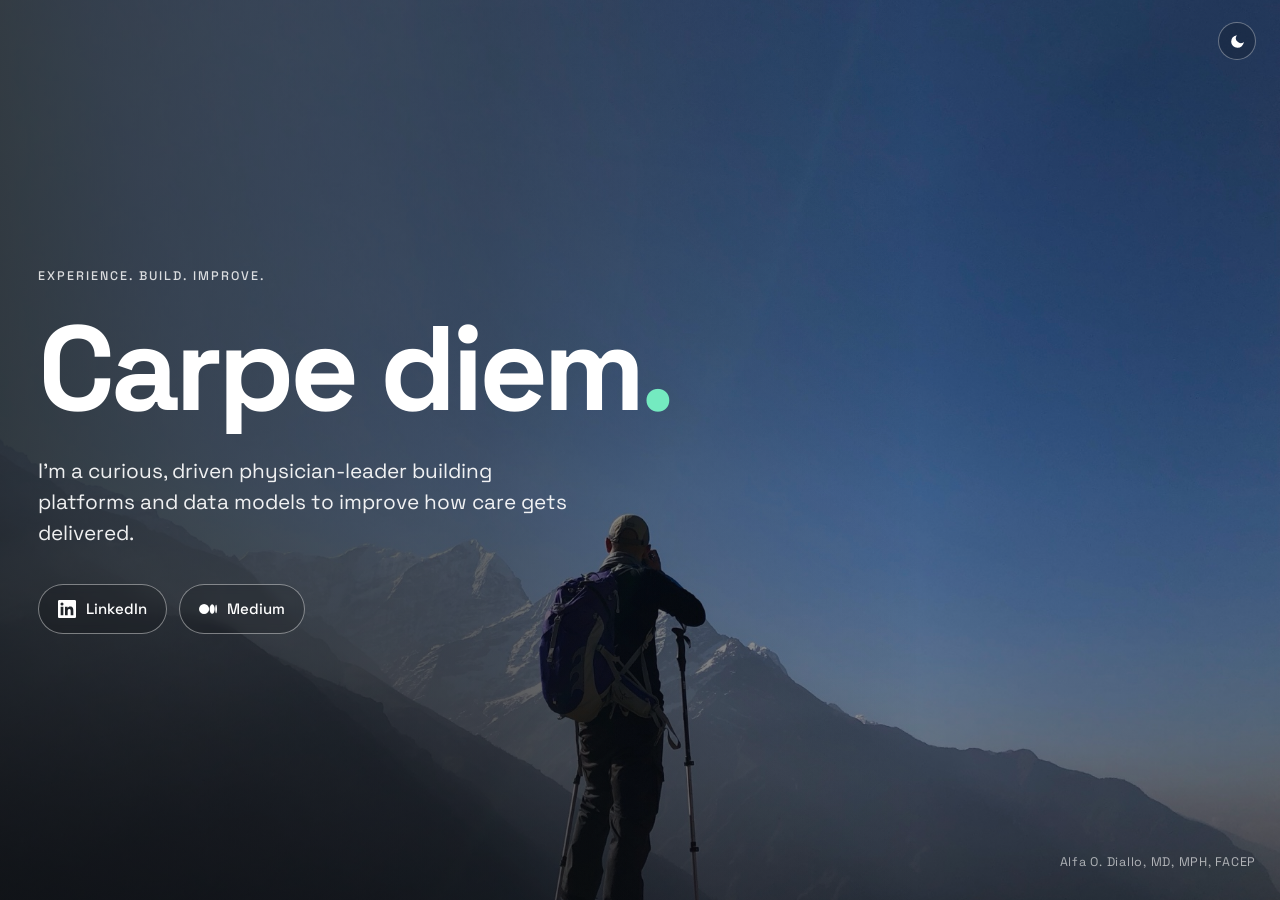
==== index.html @ cfd4742d "Add Medium link to the hero next to LinkedIn Uses Medium's official brand mark, matching the LinkedI" ====
<!DOCTYPE html>
<html lang="en">
<head>
<meta charset="utf-8">
<meta name="viewport" content="width=device-width, initial-scale=1">
<title>Alfa O. Diallo, MD, MPH, FACEP</title>
<meta name="description" content="Alfa O. Diallo, MD, MPH, FACEP - a curious, driven physician-leader building platforms and data models to improve how care gets delivered.">
<link rel="canonical" href="https://www.alfadiallo.com/">

<!-- Open Graph / social -->
<meta property="og:type" content="website">
<meta property="og:site_name" content="Alfa Diallo">
<meta property="og:title" content="Alfa O. Diallo, MD, MPH, FACEP">
<meta property="og:description" content="A curious, driven physician-leader building platforms and data models to improve how care gets delivered.">
<meta property="og:url" content="https://www.alfadiallo.com/">
<meta property="og:image" content="https://www.alfadiallo.com/og-image.jpg">
<meta property="og:image:width" content="1200">
<meta property="og:image:height" content="630">
<meta name="twitter:card" content="summary_large_image">
<meta name="twitter:title" content="Alfa O. Diallo, MD, MPH, FACEP">
<meta name="twitter:description" content="A curious, driven physician-leader building platforms and data models to improve how care gets delivered.">
<meta name="twitter:image" content="https://www.alfadiallo.com/og-image.jpg">
<meta name="theme-color" content="#101216">

<link rel="icon" href="data:image/svg+xml,%3Csvg xmlns='http://www.w3.org/2000/svg' viewBox='0 0 32 32'%3E%3Crect width='32' height='32' rx='7' fill='%2374eac0'/%3E%3Ctext x='16' y='23' font-family='Georgia,serif' font-size='20' font-weight='700' fill='%230b0d10' text-anchor='middle'%3EA%3C/text%3E%3C/svg%3E">
<link rel="apple-touch-icon" href="data:image/svg+xml,%3Csvg xmlns='http://www.w3.org/2000/svg' viewBox='0 0 32 32'%3E%3Crect width='32' height='32' rx='7' fill='%2374eac0'/%3E%3Ctext x='16' y='23' font-family='Georgia,serif' font-size='20' font-weight='700' fill='%230b0d10' text-anchor='middle'%3EA%3C/text%3E%3C/svg%3E">

<link rel="preconnect" href="https://fonts.googleapis.com">
<link rel="preconnect" href="https://fonts.gstatic.com" crossorigin>
<link rel="preload" as="image" href="hero-1800.jpg" imagesrcset="hero-1100.jpg 1100w, hero-1800.jpg 1800w" fetchpriority="high">
<link href="https://fonts.googleapis.com/css2?family=Space+Grotesk:wght@400;500;700&display=swap" rel="stylesheet">
<link rel="stylesheet" href="styles.css">

<script type="application/ld+json">
{
  "@context": "https://schema.org",
  "@type": "Person",
  "name": "Alfa O. Diallo",
  "honorificSuffix": "MD, MPH, FACEP",
  "jobTitle": "Emergency Physician",
  "url": "https://www.alfadiallo.com/",
  "image": "https://www.alfadiallo.com/og-image.jpg",
  "knowsLanguage": ["en", "fr", "de", "es"],
  "sameAs": [
    "https://www.linkedin.com/in/alfadiallo/",
    "https://medium.com/@findme_20044"
  ]
}
</script>
</head>
<body>

<main>
  <section class="hero">
    <img class="hero-img" src="hero-1800.jpg" srcset="hero-1100.jpg 1100w, hero-1800.jpg 1800w" sizes="100vw" alt="Alfa Diallo photographing snow-capped Himalayan peaks from a high ridge under a clear morning sky." fetchpriority="high" width="1800" height="1350">
    <div class="hero-scrim"></div>

    <button class="theme-toggle hero-toggle" id="themeToggle" type="button" aria-label="Switch color theme">
      <svg class="sun" viewBox="0 0 24 24" fill="none" stroke="currentColor" stroke-width="2" stroke-linecap="round"><circle cx="12" cy="12" r="4"/><path d="M12 2v2M12 20v2M4.9 4.9l1.4 1.4M17.7 17.7l1.4 1.4M2 12h2M20 12h2M4.9 19.1l1.4-1.4M17.7 6.3l1.4-1.4"/></svg>
      <svg class="moon" viewBox="0 0 24 24" fill="currentColor" style="display:none"><path d="M21 12.8A9 9 0 1 1 11.2 3a7 7 0 0 0 9.8 9.8z"/></svg>
    </button>

    <div class="wrap">
      <div class="hero-inner">
        <p class="eyebrow">Experience. Build. Improve.</p>
        <h1>Carpe diem<span class="accent">.</span></h1>
        <p class="lede">I'm a curious, driven physician-leader building platforms and data models to improve how care gets delivered.</p>
        <div class="links">
          <a class="social" href="https://www.linkedin.com/in/alfadiallo/" target="_blank" rel="noopener">
            <svg viewBox="0 0 24 24" fill="currentColor"><path d="M20.45 20.45h-3.56v-5.57c0-1.33-.02-3.04-1.85-3.04-1.85 0-2.14 1.45-2.14 2.94v5.67H9.34V9h3.42v1.56h.05c.48-.9 1.64-1.85 3.37-1.85 3.6 0 4.27 2.37 4.27 5.46v6.28zM5.34 7.43a2.06 2.06 0 1 1 0-4.13 2.06 2.06 0 0 1 0 4.13zM7.12 20.45H3.56V9h3.56v11.45zM22.22 0H1.77C.79 0 0 .77 0 1.72v20.55C0 23.23.79 24 1.77 24h20.45c.98 0 1.78-.77 1.78-1.73V1.72C24 .77 23.2 0 22.22 0z"/></svg>
            LinkedIn
          </a>
          <a class="social" href="https://medium.com/@findme_20044" target="_blank" rel="noopener">
            <svg viewBox="0 0 24 24" fill="currentColor"><path d="M13.54 12a6.8 6.8 0 0 1-6.77 6.82A6.8 6.8 0 0 1 0 12a6.8 6.8 0 0 1 6.77-6.82A6.8 6.8 0 0 1 13.54 12zm7.42 0c0 3.54-1.51 6.42-3.38 6.42-1.87 0-3.39-2.88-3.39-6.42s1.52-6.42 3.39-6.42S20.96 8.46 20.96 12zM24 12c0 3.17-.53 5.75-1.19 5.75-.66 0-1.19-2.58-1.19-5.75s.53-5.75 1.19-5.75C23.47 6.25 24 8.83 24 12z"/></svg>
            Medium
          </a>
        </div>
      </div>
    </div>
    <span class="hero-name">Alfa O. Diallo, MD, MPH, FACEP</span>
  </section>
</main>

<script>
/* Theme toggle. Dark is the default; light only when the visitor opts in.
   Kept inline so every page works with zero extra requests. */
(function () {
  var root = document.documentElement;
  try { var s = localStorage.getItem('theme'); if (s) root.setAttribute('data-theme', s); } catch (e) {}
  function current() { return root.getAttribute('data-theme') || 'dark'; }
  function paint() {
    var dark = current() === 'dark';
    var sun = document.querySelector('.theme-toggle .sun');
    var moon = document.querySelector('.theme-toggle .moon');
    if (sun && moon) { sun.style.display = dark ? 'none' : 'block'; moon.style.display = dark ? 'block' : 'none'; }
    var meta = document.querySelector('meta[name="theme-color"]');
    if (meta) meta.setAttribute('content', dark ? '#101216' : '#f6f4ef');
  }
  paint();
  var btn = document.getElementById('themeToggle');
  if (btn) btn.addEventListener('click', function () {
    var next = current() === 'dark' ? 'light' : 'dark';
    root.setAttribute('data-theme', next);
    try { localStorage.setItem('theme', next); } catch (e) {}
    paint();
  });
})();
</script>
</body>
</html>
---- styles.css ----
/* ==========================================================================
   alfadiallo.com - shared styles
   Dark is the default theme. Light applies only when the visitor opts in.
   ========================================================================== */

*, *::before, *::after { box-sizing: border-box; }
html { -webkit-text-size-adjust: 100%; }

:root {
  --paper:   #101216;
  --paper-2: #15181d;
  --ink:     #ecebe6;
  --ink-soft:#a3a5ac;
  --line:    rgba(255,255,255,.14);
  --line-2:  rgba(255,255,255,.07);
  --accent:  #74eac0;
  --on-accent:#0b0d10;
  --btn-bg:  #ecebe6;
  --btn-fg:  #101216;
  --card:    #191c22;
  --shadow:  0 1px 2px rgba(0,0,0,.4), 0 16px 34px -18px rgba(0,0,0,.7);
  --maxw: 1120px;
  --font: "Space Grotesk", ui-sans-serif, system-ui, -apple-system, "Segoe UI", Roboto, Helvetica, Arial, sans-serif;
}
/* Light mode uses a deeper shade of the same mint so text keeps WCAG AA contrast. */
:root[data-theme="light"] {
  --paper:   #f6f4ef;
  --paper-2: #efece4;
  --ink:     #17191d;
  --ink-soft:#565962;
  --line:    rgba(23,25,29,.13);
  --line-2:  rgba(23,25,29,.08);
  --accent:  #0d7a58;
  --on-accent:#ffffff;
  --btn-bg:  #17191d;
  --btn-fg:  #f6f4ef;
  --card:    #fbfaf6;
  --shadow:  0 1px 2px rgba(23,25,29,.05), 0 12px 28px -14px rgba(23,25,29,.16);
}

body {
  margin: 0;
  font-family: var(--font);
  background: var(--paper);
  color: var(--ink);
  line-height: 1.6;
  -webkit-font-smoothing: antialiased;
  text-rendering: optimizeLegibility;
}
a { color: inherit; text-decoration: none; }
img { display: block; max-width: 100%; }
h1, h2, h3 { line-height: 1.08; letter-spacing: -0.02em; font-weight: 700; margin: 0; }
p { margin: 0; }
::selection { background: var(--accent); color: var(--on-accent); }

.wrap { max-width: var(--maxw); margin: 0 auto; padding: 0 24px; }
.eyebrow {
  font-size: 12.5px; letter-spacing: .16em; text-transform: uppercase;
  color: var(--ink-soft); font-weight: 500; margin: 0 0 18px;
}

/* ---------- Theme toggle ---------- */
.theme-toggle {
  display: grid; place-items: center; width: 38px; height: 38px; border-radius: 999px;
  border: 1px solid var(--line); background: transparent; color: var(--ink); cursor: pointer;
  transition: border-color .2s, background .2s; flex: none;
}
.theme-toggle:hover { border-color: var(--ink); }
.theme-toggle svg { width: 17px; height: 17px; }

/* ---------- Contact / social links ---------- */
.social {
  display: inline-flex; align-items: center; gap: 10px; padding: 12px 19px; border-radius: 999px;
  border: 1px solid var(--line); font-weight: 500; font-size: 15px;
  transition: border-color .2s, transform .2s, background .2s;
}
.social:hover { border-color: var(--ink); transform: translateY(-2px); }
.social svg { width: 18px; height: 18px; flex: none; }

/* ==========================================================================
   Landing page (hero only)
   ========================================================================== */
.hero { position: relative; min-height: 100dvh; display: flex; align-items: center; overflow: hidden; }
.hero-img { position: absolute; inset: 0; width: 100%; height: 100%; object-fit: cover; object-position: 60% 45%; z-index: 0; }
/* Text sits centered and left, over bright sky, so the scrim leans left to
   keep white type well above WCAG AA against the photo. */
.hero-scrim { position: absolute; inset: 0; z-index: 1;
  background:
    linear-gradient(to right, rgba(8,10,14,.72) 0%, rgba(8,10,14,.46) 38%, rgba(8,10,14,0) 72%),
    linear-gradient(to top, rgba(8,10,14,.55) 0%, rgba(8,10,14,.26) 45%, rgba(8,10,14,.20) 100%);
}
/* Wider container plus a smaller inset shifts the block left of the page grid. */
.hero .wrap { position: relative; z-index: 2; width: 100%; max-width: 1280px;
  padding: 96px clamp(24px, 3vw, 40px); }
.hero-inner { max-width: 760px; color: #fff; }
.hero .eyebrow { color: rgba(255,255,255,.82); }
/* Short two-word headline, so it scales up to carry the full-height hero. */
.hero h1 { font-size: clamp(3.25rem, 10vw, 7.5rem); letter-spacing: -.04em; }
.hero h1 .accent { color: #74eac0; }
.hero p.lede { margin-top: 22px; font-size: clamp(1.05rem, 2vw, 1.3rem); line-height: 1.5; color: rgba(255,255,255,.92); max-width: 42ch; font-weight: 400; }
.hero .links { margin-top: 34px; display: flex; flex-wrap: wrap; gap: 12px; }
.hero .social { color: #fff; border-color: rgba(255,255,255,.42); background: rgba(0,0,0,.16); backdrop-filter: blur(4px); }
.hero .social:hover { border-color: #fff; background: rgba(0,0,0,.3); }

.hero-toggle { position: absolute; top: 22px; right: 24px; z-index: 3;
  border-color: rgba(255,255,255,.34); background: rgba(0,0,0,.18); color: #fff; }
.hero-toggle:hover { border-color: #fff; }
.hero-name { position: absolute; bottom: 28px; right: 24px; z-index: 2; color: rgba(255,255,255,.62); font-size: 12.5px; letter-spacing: .06em; }

/* ==========================================================================
   Projects index (/projects)
   ========================================================================== */
.p-head { padding: clamp(56px, 9vw, 104px) 0 clamp(36px, 5vw, 56px); }
.p-head h1 { font-size: clamp(2.3rem, 6vw, 3.9rem); letter-spacing: -.035em; }
.p-head .lede {
  margin-top: 20px; color: var(--ink-soft);
  font-size: clamp(1.05rem, 2vw, 1.25rem); max-width: 54ch;
}

.p-grid {
  display: grid; grid-template-columns: repeat(3, 1fr); gap: 20px;
  padding-bottom: clamp(56px, 8vw, 96px);
}
.p-card {
  background: var(--card); border: 1px solid var(--line); border-radius: 16px;
  padding: 26px 24px 22px; display: flex; flex-direction: column; min-height: 232px;
  box-shadow: var(--shadow);
  transition: transform .22s cubic-bezier(.16,1,.3,1), border-color .22s;
}
.p-card:hover { transform: translateY(-4px); border-color: color-mix(in srgb, var(--accent) 55%, var(--line)); }
.p-card:focus-visible { outline: 2px solid var(--accent); outline-offset: 3px; }
.p-card .top { display: flex; align-items: baseline; justify-content: space-between; gap: 12px; }
.p-card h2 { font-size: 1.24rem; letter-spacing: -.02em; }
.p-card .yr { font-size: 12.5px; color: var(--ink-soft); font-variant-numeric: tabular-nums; flex: none; }
.p-card .role {
  margin-top: 4px; font-size: 12.5px; letter-spacing: .05em;
  text-transform: uppercase; color: var(--accent); font-weight: 500;
}
.p-card p { margin-top: 14px; color: var(--ink-soft); font-size: .99rem; line-height: 1.55; }
.p-card .go {
  margin-top: auto; padding-top: 20px; display: inline-flex; align-items: center; gap: 8px;
  font-size: 14px; font-weight: 500; color: var(--ink);
}
.p-card .go svg { width: 15px; height: 15px; transition: transform .22s; }
.p-card:hover .go svg { transform: translateX(3px); }

/* ==========================================================================
   Venture subpages
   ========================================================================== */
.page-nav { border-bottom: 1px solid var(--line-2); }
.page-nav .wrap { display: flex; align-items: center; justify-content: space-between; height: 68px; gap: 16px; }
.back {
  display: inline-flex; align-items: center; gap: 9px; font-size: 15px; font-weight: 500;
  color: var(--ink-soft); transition: color .2s;
}
.back:hover { color: var(--ink); }
.back svg { width: 16px; height: 16px; }

.v-head { padding: clamp(56px, 9vw, 104px) 0 clamp(40px, 6vw, 64px); }
.v-head .meta { display: flex; flex-wrap: wrap; align-items: center; gap: 14px; margin-bottom: 20px; }
.v-role {
  font-size: 12.5px; letter-spacing: .05em; text-transform: uppercase;
  color: var(--accent); font-weight: 500;
}
.v-year { font-size: 12.5px; color: var(--ink-soft); font-variant-numeric: tabular-nums; }
.v-head h1 { font-size: clamp(2.3rem, 6vw, 3.9rem); letter-spacing: -.035em; max-width: 18ch; }
.v-head .lede {
  margin-top: 26px; font-size: clamp(1.12rem, 2.2vw, 1.5rem); line-height: 1.45;
  letter-spacing: -.01em; max-width: 34ch; color: var(--ink);
}

.v-body { padding-bottom: clamp(56px, 8vw, 96px); }
.v-grid { display: grid; grid-template-columns: 1.5fr 1fr; gap: clamp(36px, 6vw, 80px); align-items: start; }
.v-prose p { font-size: 1.08rem; line-height: 1.65; color: var(--ink-soft); }
.v-prose p + p { margin-top: 18px; }
.v-prose h2 { font-size: 1.4rem; margin: 40px 0 16px; letter-spacing: -.02em; }
.v-prose h2:first-child { margin-top: 0; }
.v-prose ul { margin: 16px 0 0; padding: 0; list-style: none; }
.v-prose li {
  padding: 13px 0 13px 22px; position: relative;
  border-bottom: 1px solid var(--line-2); color: var(--ink-soft); font-size: 1.02rem;
}
.v-prose li:last-child { border-bottom: 0; }
.v-prose li::before {
  content: ""; position: absolute; left: 0; top: 22px;
  width: 8px; height: 2px; background: var(--accent);
}
.v-prose li strong { color: var(--ink); font-weight: 500; }

/* Pages that have no written detail yet: drop the right rail and lay the
   facts out as a full-width strip so the page still reads as finished.
   Remove the "v-grid--solo" class once you add prose. */
.v-grid--solo { grid-template-columns: 1fr; }
.v-grid--solo .v-facts { display: grid; grid-template-columns: repeat(4, 1fr); column-gap: 32px; }
.v-grid--solo .v-facts div { border-bottom: 0; }

.v-facts { border-top: 1px solid var(--line); }
.v-facts div { padding: 17px 0; border-bottom: 1px solid var(--line-2); }
.v-facts dt { font-size: 12px; letter-spacing: .11em; text-transform: uppercase; color: var(--ink-soft); }
.v-facts dd { margin: 5px 0 0; font-size: 1.02rem; font-weight: 500; }

/* Weekly progress page (/progress). Entries are generated — see progress.html. */
.wk-feed { max-width: 720px; }
.wk { padding: 34px 0 40px; border-top: 1px solid var(--line); }
.wk:first-child { border-top: 0; padding-top: 0; }
.wk h2 { font-size: 1.55rem; letter-spacing: -.02em; }
.wk h3 {
  margin: 30px 0 4px; font-size: 12.5px; letter-spacing: .13em;
  text-transform: uppercase; font-weight: 500; color: var(--accent);
}
.wk ul { margin-top: 6px; }
.wk-empty { color: var(--ink-soft); }

.v-cta { background: var(--paper-2); padding: clamp(56px, 8vw, 88px) 0; border-top: 1px solid var(--line-2); }
.v-cta h2 { font-size: clamp(1.6rem, 3.4vw, 2.3rem); letter-spacing: -.025em; }
.v-cta p { margin-top: 14px; color: var(--ink-soft); max-width: 46ch; }
.v-cta .links { margin-top: 30px; display: flex; flex-wrap: wrap; gap: 12px; }

footer.foot { padding: 34px 0; border-top: 1px solid var(--line); background: var(--paper); }
footer.foot .wrap { display: flex; align-items: center; justify-content: space-between; gap: 16px; flex-wrap: wrap; }
footer.foot .cred { color: var(--ink-soft); font-size: 14px; }
footer.foot .cred strong { color: var(--ink); font-weight: 700; }
footer.foot .mini { display: flex; gap: 18px; }
footer.foot .mini a { color: var(--ink-soft); font-size: 14px; transition: color .2s; }
footer.foot .mini a:hover { color: var(--accent); }

/* ---------- Responsive ---------- */
@media (max-width: 900px) {
  .p-grid { grid-template-columns: repeat(2, 1fr); }
}
@media (max-width: 860px) {
  .v-grid { grid-template-columns: 1fr; }
  .v-grid--solo .v-facts { grid-template-columns: repeat(2, 1fr); }
}
@media (max-width: 620px) {
  .p-grid { grid-template-columns: 1fr; }
  .p-card { min-height: 0; }
}
@media (max-width: 480px) {
  .v-grid--solo .v-facts { grid-template-columns: 1fr; }
  .v-grid--solo .v-facts div { border-bottom: 1px solid var(--line-2); }
}
@media (max-width: 760px) {
  .hero .wrap { padding-bottom: 56px; }
  .hero-name { display: none; }
  .hero .links { gap: 10px; }
}

@media (prefers-reduced-motion: reduce) {
  .social, .theme-toggle, .back, .p-card, .p-card .go svg { transition: none; }
}
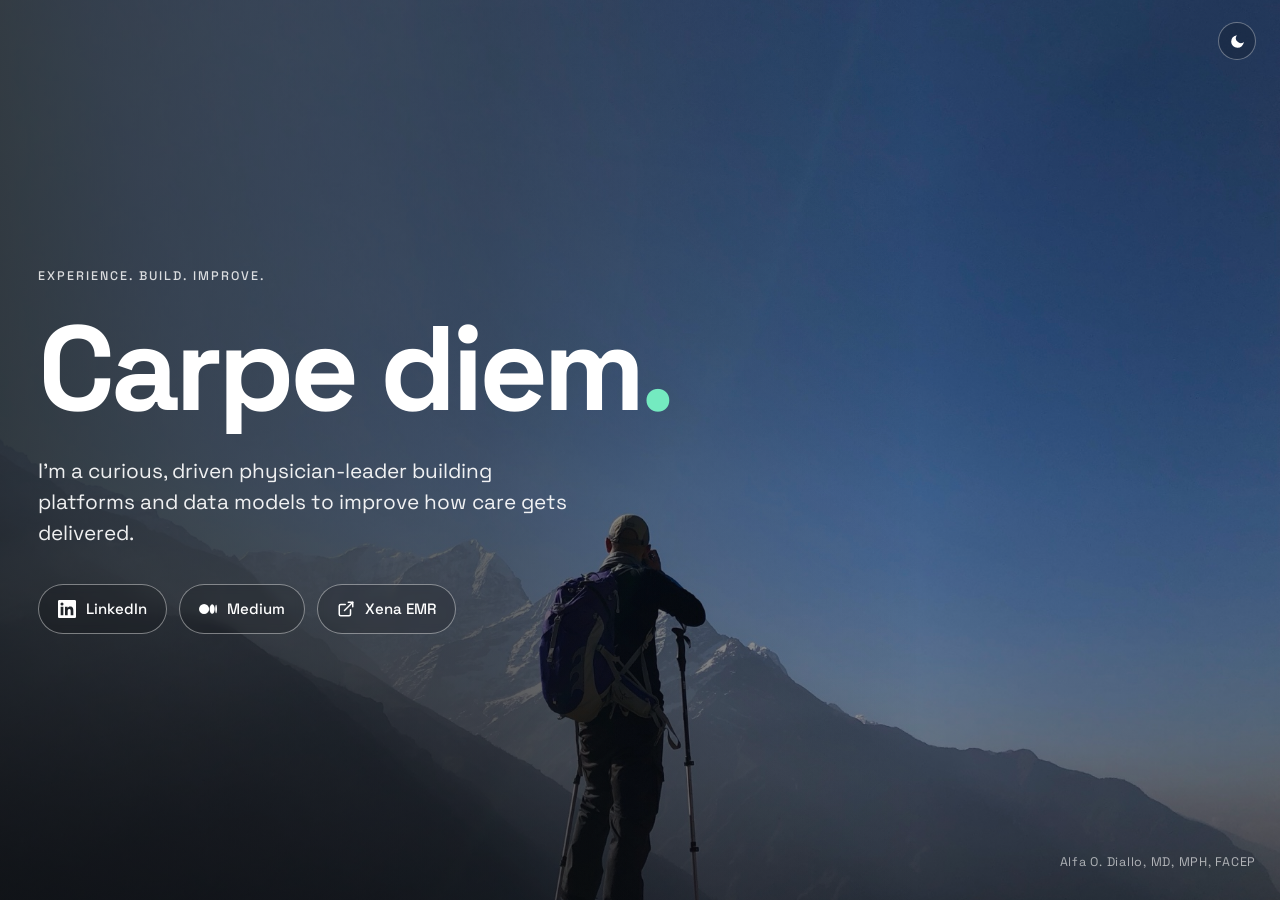
==== commit 70d0bef2: "Add Xena EMR pill to hero next to Medium Links to https://xena.smileagainmovement.org, opens in a ne" ====
--- a/index.html
+++ b/index.html
@@ -22,8 +22,8 @@
 <meta name="twitter:image" content="https://www.alfadiallo.com/og-image.jpg">
 <meta name="theme-color" content="#101216">
 
-<link rel="icon" href="data:image/svg+xml,%3Csvg xmlns='http://www.w3.org/2000/svg' viewBox='0 0 32 32'%3E%3Crect width='32' height='32' rx='7' fill='%2374eac0'/%3E%3Ctext x='16' y='23' font-family='Georgia,serif' font-size='20' font-weight='700' fill='%230b0d10' text-anchor='middle'%3EA%3C/text%3E%3C/svg%3E">
-<link rel="apple-touch-icon" href="data:image/svg+xml,%3Csvg xmlns='http://www.w3.org/2000/svg' viewBox='0 0 32 32'%3E%3Crect width='32' height='32' rx='7' fill='%2374eac0'/%3E%3Ctext x='16' y='23' font-family='Georgia,serif' font-size='20' font-weight='700' fill='%230b0d10' text-anchor='middle'%3EA%3C/text%3E%3C/svg%3E">
+<link rel="icon" href="data:image/svg+xml,%3Csvg%20xmlns='http://www.w3.org/2000/svg'%20viewBox='0%200%2032%2032'%3E%3Cpath%20d='M2%2020.4Q2%2013.6%206.6%207.8Q11.2%202.1%2016.8%202.1Q18.4%202.1%2019.5%202.6Q20.6%203.2%2021.1%204.3Q21.7%205.3%2021.9%206.1Q22.2%207%2022.3%208.2Q22.9%204.8%2023.6%203.5Q24.3%202.1%2025.8%202.1Q27.3%202.1%2027.3%203.6Q27.3%204.5%2026%208.6Q24.7%2012.8%2023.7%2015.3Q21.7%2019.6%2021.7%2022.4Q21.7%2024.2%2022.5%2025Q23.4%2025.7%2024.5%2025.7Q27.4%2025.7%2029.1%2021.5Q29.4%2020.9%2029.7%2021.1Q30%2021.4%2030%2021.9Q30%2023.7%2027.8%2026.8Q25.6%2029.9%2022.4%2029.9Q18.4%2029.9%2018.4%2024.8Q18.4%2024.7%2018.4%2024.5Q18.4%2024.3%2018.4%2024.3H18.4Q14.8%2029.9%209.9%2029.9Q6.3%2029.9%204.1%2027.3Q2%2024.7%202%2020.4ZM5.8%2022.1Q5.8%2028.3%2010.3%2028.3Q13%2028.3%2015.1%2026.2Q17.3%2024.1%2018.6%2021Q19.8%2017.9%2020.5%2014.8Q21.2%2011.8%2021.2%209.6Q21.2%203.3%2016.6%203.3Q14.1%203.3%2011.9%205.3Q9.8%207.3%208.5%2010.4Q7.2%2013.4%206.5%2016.5Q5.8%2019.6%205.8%2022.1Z'%20fill='%23000'/%3E%3C/svg%3E">
+<link rel="apple-touch-icon" href="data:image/svg+xml,%3Csvg%20xmlns='http://www.w3.org/2000/svg'%20viewBox='0%200%2032%2032'%3E%3Cpath%20d='M2%2020.4Q2%2013.6%206.6%207.8Q11.2%202.1%2016.8%202.1Q18.4%202.1%2019.5%202.6Q20.6%203.2%2021.1%204.3Q21.7%205.3%2021.9%206.1Q22.2%207%2022.3%208.2Q22.9%204.8%2023.6%203.5Q24.3%202.1%2025.8%202.1Q27.3%202.1%2027.3%203.6Q27.3%204.5%2026%208.6Q24.7%2012.8%2023.7%2015.3Q21.7%2019.6%2021.7%2022.4Q21.7%2024.2%2022.5%2025Q23.4%2025.7%2024.5%2025.7Q27.4%2025.7%2029.1%2021.5Q29.4%2020.9%2029.7%2021.1Q30%2021.4%2030%2021.9Q30%2023.7%2027.8%2026.8Q25.6%2029.9%2022.4%2029.9Q18.4%2029.9%2018.4%2024.8Q18.4%2024.7%2018.4%2024.5Q18.4%2024.3%2018.4%2024.3H18.4Q14.8%2029.9%209.9%2029.9Q6.3%2029.9%204.1%2027.3Q2%2024.7%202%2020.4ZM5.8%2022.1Q5.8%2028.3%2010.3%2028.3Q13%2028.3%2015.1%2026.2Q17.3%2024.1%2018.6%2021Q19.8%2017.9%2020.5%2014.8Q21.2%2011.8%2021.2%209.6Q21.2%203.3%2016.6%203.3Q14.1%203.3%2011.9%205.3Q9.8%207.3%208.5%2010.4Q7.2%2013.4%206.5%2016.5Q5.8%2019.6%205.8%2022.1Z'%20fill='%23000'/%3E%3C/svg%3E">
 
 <link rel="preconnect" href="https://fonts.googleapis.com">
 <link rel="preconnect" href="https://fonts.gstatic.com" crossorigin>
@@ -74,6 +74,10 @@
             <svg viewBox="0 0 24 24" fill="currentColor"><path d="M13.54 12a6.8 6.8 0 0 1-6.77 6.82A6.8 6.8 0 0 1 0 12a6.8 6.8 0 0 1 6.77-6.82A6.8 6.8 0 0 1 13.54 12zm7.42 0c0 3.54-1.51 6.42-3.38 6.42-1.87 0-3.39-2.88-3.39-6.42s1.52-6.42 3.39-6.42S20.96 8.46 20.96 12zM24 12c0 3.17-.53 5.75-1.19 5.75-.66 0-1.19-2.58-1.19-5.75s.53-5.75 1.19-5.75C23.47 6.25 24 8.83 24 12z"/></svg>
             Medium
           </a>
+          <a class="social" href="https://xena.smileagainmovement.org" target="_blank" rel="noopener">
+            <svg viewBox="0 0 24 24" fill="none" stroke="currentColor" stroke-width="2" stroke-linecap="round" stroke-linejoin="round"><path d="M18 13v6a2 2 0 0 1-2 2H5a2 2 0 0 1-2-2V8a2 2 0 0 1 2-2h6"/><path d="M15 3h6v6"/><path d="M10 14 21 3"/></svg>
+            Xena EMR
+          </a>
         </div>
       </div>
     </div>
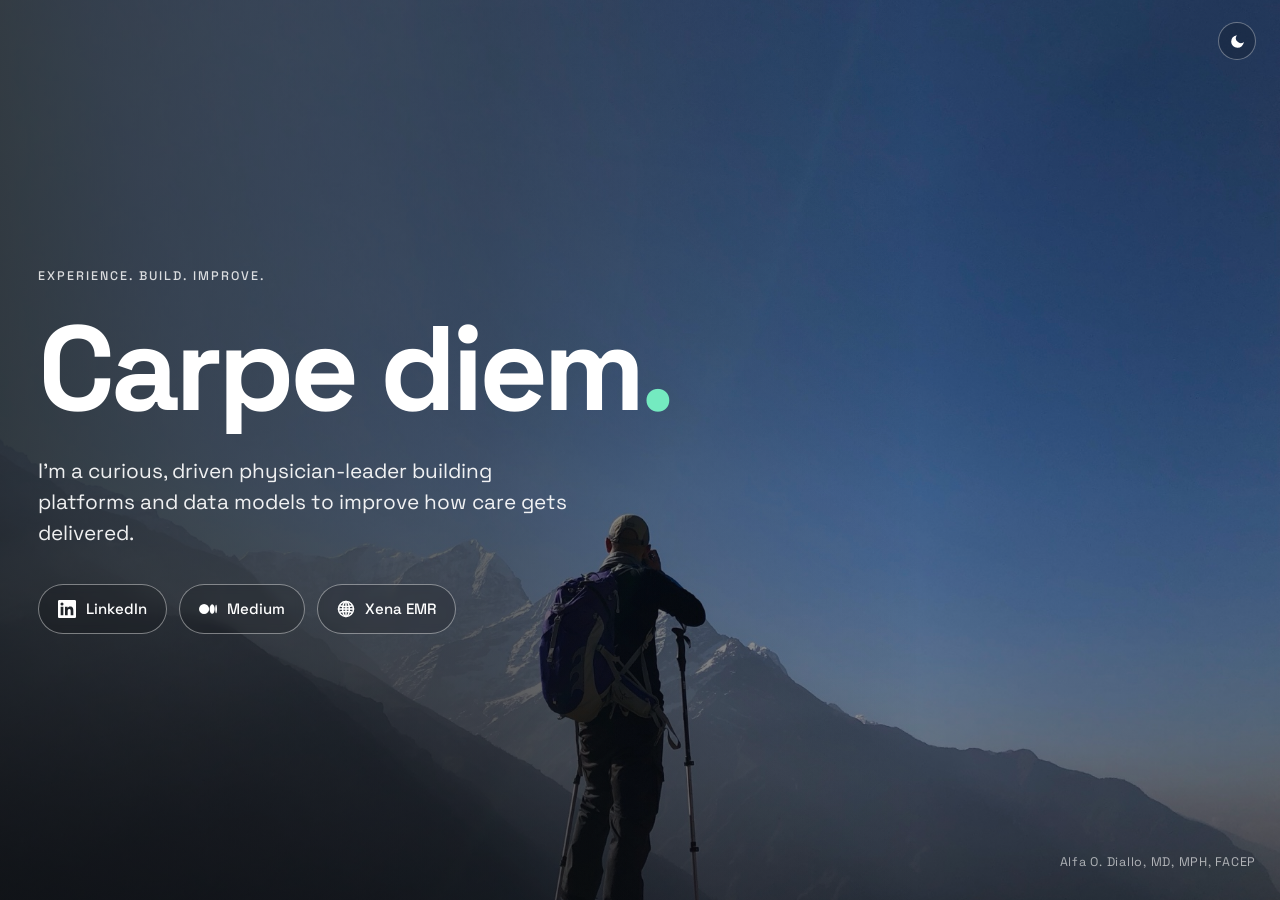
==== commit c5fee85e: "Use a globe icon for the Xena EMR pill Co-Authored-By: Claude Fable 5.1 <noreply@anthropic.com>" ====
--- a/index.html
+++ b/index.html
@@ -75,7 +75,7 @@
             Medium
           </a>
           <a class="social" href="https://xena.smileagainmovement.org" target="_blank" rel="noopener">
-            <svg viewBox="0 0 24 24" fill="none" stroke="currentColor" stroke-width="2" stroke-linecap="round" stroke-linejoin="round"><path d="M18 13v6a2 2 0 0 1-2 2H5a2 2 0 0 1-2-2V8a2 2 0 0 1 2-2h6"/><path d="M15 3h6v6"/><path d="M10 14 21 3"/></svg>
+            <svg viewBox="0 0 24 24" fill="none" stroke="currentColor" stroke-width="2" stroke-linecap="round" stroke-linejoin="round"><circle cx="12" cy="12" r="10"/><path d="M2 12h20M12 2v20"/><ellipse cx="12" cy="12" rx="4.5" ry="10"/><path d="M3.6 7.5c2.2 1.5 14.6 1.5 16.8 0M3.6 16.5c2.2-1.5 14.6-1.5 16.8 0"/></svg>
             Xena EMR
           </a>
         </div>
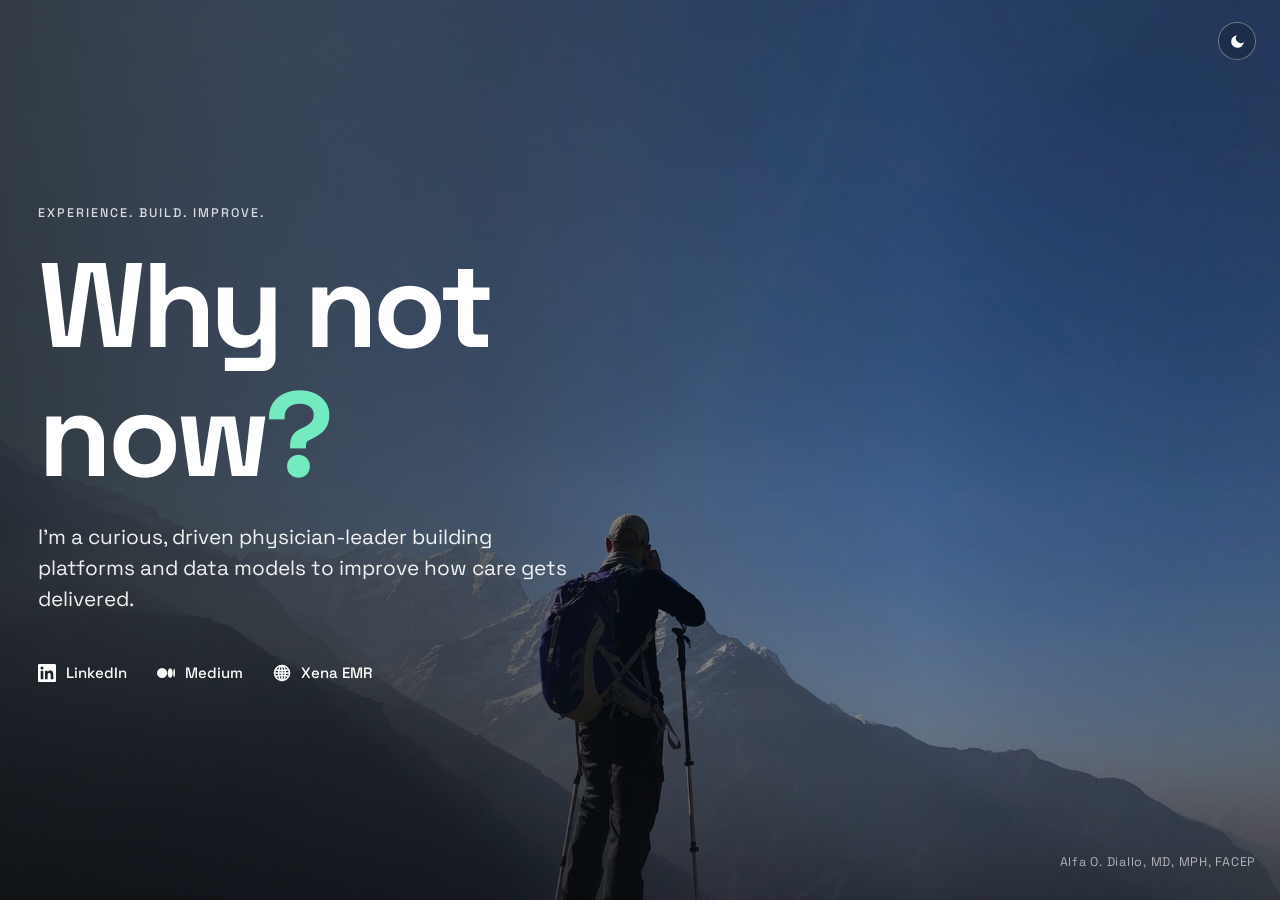
==== commit 21c43d6c: "Change homepage headline to "Why not now?" Mint accent moves from the period to the question mark.  " ====
--- a/index.html
+++ b/index.html
@@ -63,7 +63,7 @@
     <div class="wrap">
       <div class="hero-inner">
         <p class="eyebrow">Experience. Build. Improve.</p>
-        <h1>Carpe diem<span class="accent">.</span></h1>
+        <h1>Why not now<span class="accent">?</span></h1>
         <p class="lede">I'm a curious, driven physician-leader building platforms and data models to improve how care gets delivered.</p>
         <div class="links">
           <a class="social" href="https://www.linkedin.com/in/alfadiallo/" target="_blank" rel="noopener">
--- a/styles.css
+++ b/styles.css
@@ -98,9 +98,11 @@
 .hero h1 { font-size: clamp(3.25rem, 10vw, 7.5rem); letter-spacing: -.04em; }
 .hero h1 .accent { color: #74eac0; }
 .hero p.lede { margin-top: 22px; font-size: clamp(1.05rem, 2vw, 1.3rem); line-height: 1.5; color: rgba(255,255,255,.92); max-width: 42ch; font-weight: 400; }
-.hero .links { margin-top: 34px; display: flex; flex-wrap: wrap; gap: 12px; }
-.hero .social { color: #fff; border-color: rgba(255,255,255,.42); background: rgba(0,0,0,.16); backdrop-filter: blur(4px); }
-.hero .social:hover { border-color: #fff; background: rgba(0,0,0,.3); }
+.hero .links { margin-top: 34px; display: flex; flex-wrap: wrap; gap: 12px 30px; }
+/* Hero links are plain icon + label, no pill outline or tint. Side padding is
+   dropped so the first icon lines up with the text column above. */
+.hero .social { color: #fff; border: 0; background: none; padding-left: 0; padding-right: 0; transition: opacity .2s, transform .2s; }
+.hero .social:hover { opacity: .75; }
 
 .hero-toggle { position: absolute; top: 22px; right: 24px; z-index: 3;
   border-color: rgba(255,255,255,.34); background: rgba(0,0,0,.18); color: #fff; }
@@ -224,6 +226,54 @@
 footer.foot .mini a { color: var(--ink-soft); font-size: 14px; transition: color .2s; }
 footer.foot .mini a:hover { color: var(--accent); }
 
+/* ==========================================================================
+   Link-in-bio page (/links)
+   ========================================================================== */
+.l-page { min-height: 100dvh; display: flex; flex-direction: column; }
+.l-top { display: flex; justify-content: space-between; align-items: center; padding: 18px 20px 0; gap: 12px; }
+.l-main { flex: 1; width: 100%; max-width: 560px; margin: 0 auto; padding: 28px 16px 48px; }
+.l-profile { text-align: center; }
+.l-avatar {
+  width: 96px; height: 96px; margin: 0 auto; border-radius: 999px; overflow: hidden;
+  background: var(--card); border: 1px solid var(--line); box-shadow: var(--shadow);
+}
+.l-avatar img { width: 100%; height: 100%; object-fit: cover; }
+.l-profile h1 { margin-top: 20px; font-size: clamp(1.45rem, 5vw, 1.8rem); letter-spacing: -.025em; }
+.l-profile .lede { margin: 10px auto 0; color: var(--ink-soft); font-size: 1rem; max-width: 36ch; }
+
+.l-list { list-style: none; margin: 32px 0 0; padding: 0; display: grid; gap: 12px; }
+.l-link {
+  display: flex; align-items: center; gap: 14px; padding: 16px 18px; border-radius: 16px;
+  background: var(--card); border: 1px solid var(--line); box-shadow: var(--shadow);
+  transition: transform .22s cubic-bezier(.16,1,.3,1), border-color .22s;
+}
+.l-link:hover { transform: translateY(-2px); border-color: color-mix(in srgb, var(--accent) 55%, var(--line)); }
+.l-link:focus-visible { outline: 2px solid var(--accent); outline-offset: 3px; }
+.l-link .txt { flex: 1; min-width: 0; }
+.l-link strong { display: block; font-size: 1.05rem; font-weight: 500; letter-spacing: -.01em; }
+.l-link .sub { display: block; margin-top: 2px; color: var(--ink-soft); font-size: .92rem; line-height: 1.45; }
+.l-link .host { display: block; margin-top: 6px; color: var(--accent); font-size: 12.5px; letter-spacing: .02em; overflow-wrap: anywhere; }
+.l-link > svg { width: 17px; height: 17px; flex: none; color: var(--ink-soft); transition: transform .22s, color .22s; }
+.l-link:hover > svg { transform: translate(2px, -2px); color: var(--ink); }
+
+.l-social { margin-top: 28px; display: flex; justify-content: center; gap: 10px; flex-wrap: wrap; }
+.l-social a {
+  display: grid; place-items: center; width: 42px; height: 42px; border-radius: 999px;
+  border: 1px solid var(--line); color: var(--ink-soft); transition: border-color .2s, color .2s;
+}
+.l-social a:hover { border-color: var(--ink); color: var(--ink); }
+.l-social svg { width: 18px; height: 18px; }
+
+.l-share {
+  display: inline-flex; align-items: center; gap: 8px; height: 38px; padding: 0 15px; border-radius: 999px;
+  border: 1px solid var(--line); background: transparent; color: var(--ink); cursor: pointer;
+  font: 500 14px var(--font); transition: border-color .2s;
+}
+.l-share:hover { border-color: var(--ink); }
+.l-share svg { width: 16px; height: 16px; }
+.l-foot { text-align: center; padding: 0 16px 28px; font-size: 13px; color: var(--ink-soft); }
+.l-foot a:hover { color: var(--accent); }
+
 /* ---------- Responsive ---------- */
 @media (max-width: 900px) {
   .p-grid { grid-template-columns: repeat(2, 1fr); }
@@ -243,9 +293,10 @@
 @media (max-width: 760px) {
   .hero .wrap { padding-bottom: 56px; }
   .hero-name { display: none; }
-  .hero .links { gap: 10px; }
+  .hero .links { gap: 6px 24px; }
 }
 
 @media (prefers-reduced-motion: reduce) {
-  .social, .theme-toggle, .back, .p-card, .p-card .go svg { transition: none; }
-}
+  .social, .theme-toggle, .back, .p-card, .p-card .go svg,
+  .l-link, .l-link > svg, .l-social a, .l-share { transition: none; }
+}
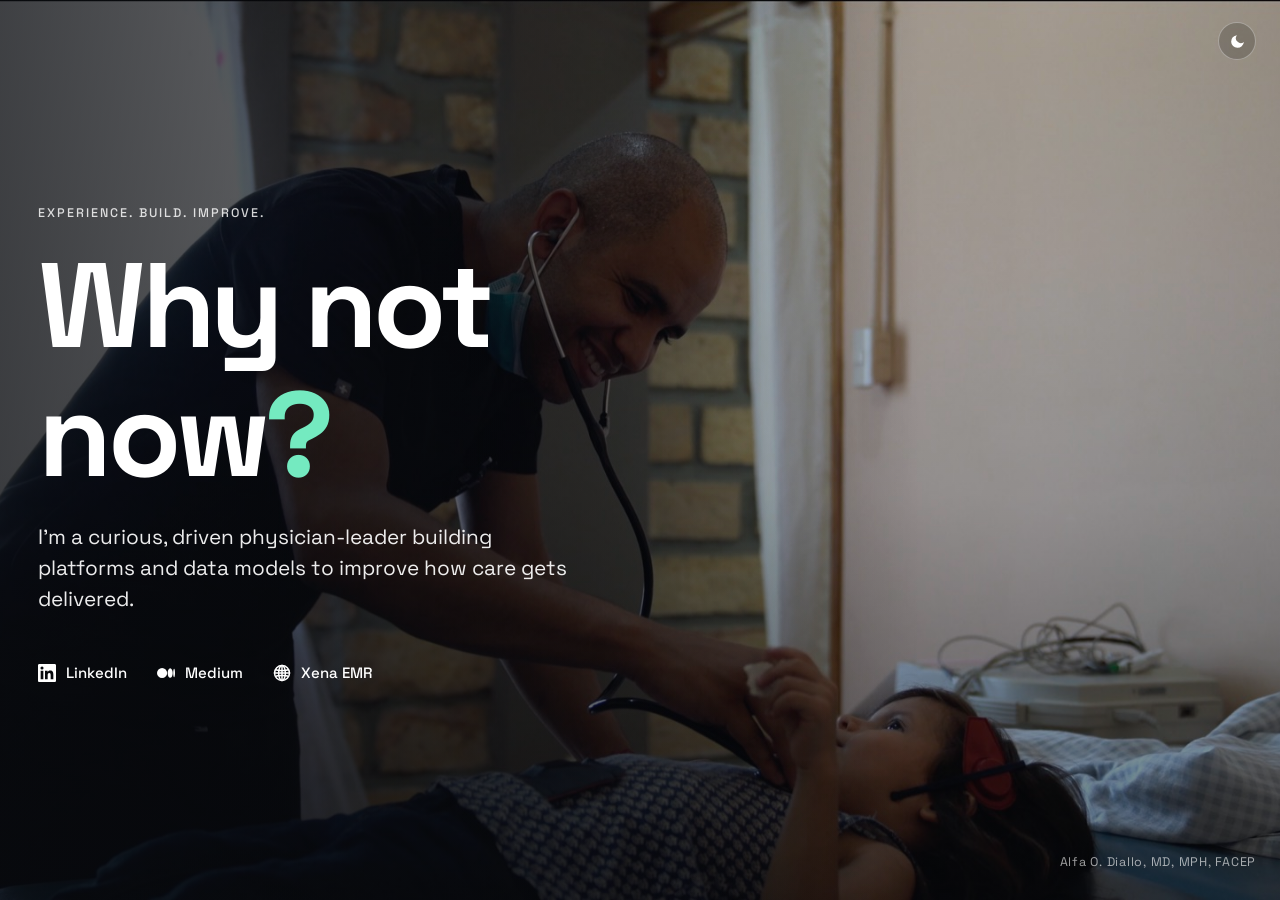
==== commit 8a4558f8: "Use the Honduras clinic photo as the homepage background Web-sized 1800px and 1100px JPEGs replace t" ====
--- a/index.html
+++ b/index.html
@@ -27,7 +27,7 @@
 
 <link rel="preconnect" href="https://fonts.googleapis.com">
 <link rel="preconnect" href="https://fonts.gstatic.com" crossorigin>
-<link rel="preload" as="image" href="hero-1800.jpg" imagesrcset="hero-1100.jpg 1100w, hero-1800.jpg 1800w" fetchpriority="high">
+<link rel="preload" as="image" href="hero-honduras-1800.jpg" imagesrcset="hero-honduras-1100.jpg 1100w, hero-honduras-1800.jpg 1800w" fetchpriority="high">
 <link href="https://fonts.googleapis.com/css2?family=Space+Grotesk:wght@400;500;700&display=swap" rel="stylesheet">
 <link rel="stylesheet" href="styles.css">
 
@@ -52,7 +52,7 @@
 
 <main>
   <section class="hero">
-    <img class="hero-img" src="hero-1800.jpg" srcset="hero-1100.jpg 1100w, hero-1800.jpg 1800w" sizes="100vw" alt="Alfa Diallo photographing snow-capped Himalayan peaks from a high ridge under a clear morning sky." fetchpriority="high" width="1800" height="1350">
+    <img class="hero-img" src="hero-honduras-1800.jpg" srcset="hero-honduras-1100.jpg 1100w, hero-honduras-1800.jpg 1800w" sizes="100vw" alt="Alfa Diallo, smiling, listening to a young girl's chest with a stethoscope during a clinic visit in Honduras." fetchpriority="high" width="1800" height="1016">
     <div class="hero-scrim"></div>
 
     <button class="theme-toggle hero-toggle" id="themeToggle" type="button" aria-label="Switch color theme">
--- a/styles.css
+++ b/styles.css
@@ -294,6 +294,8 @@
   .hero .wrap { padding-bottom: 56px; }
   .hero-name { display: none; }
   .hero .links { gap: 6px 24px; }
+  /* Narrow screens show only a slice of the photo; keep the face centered. */
+  .hero-img { object-position: 50% 45%; }
 }
 
 @media (prefers-reduced-motion: reduce) {
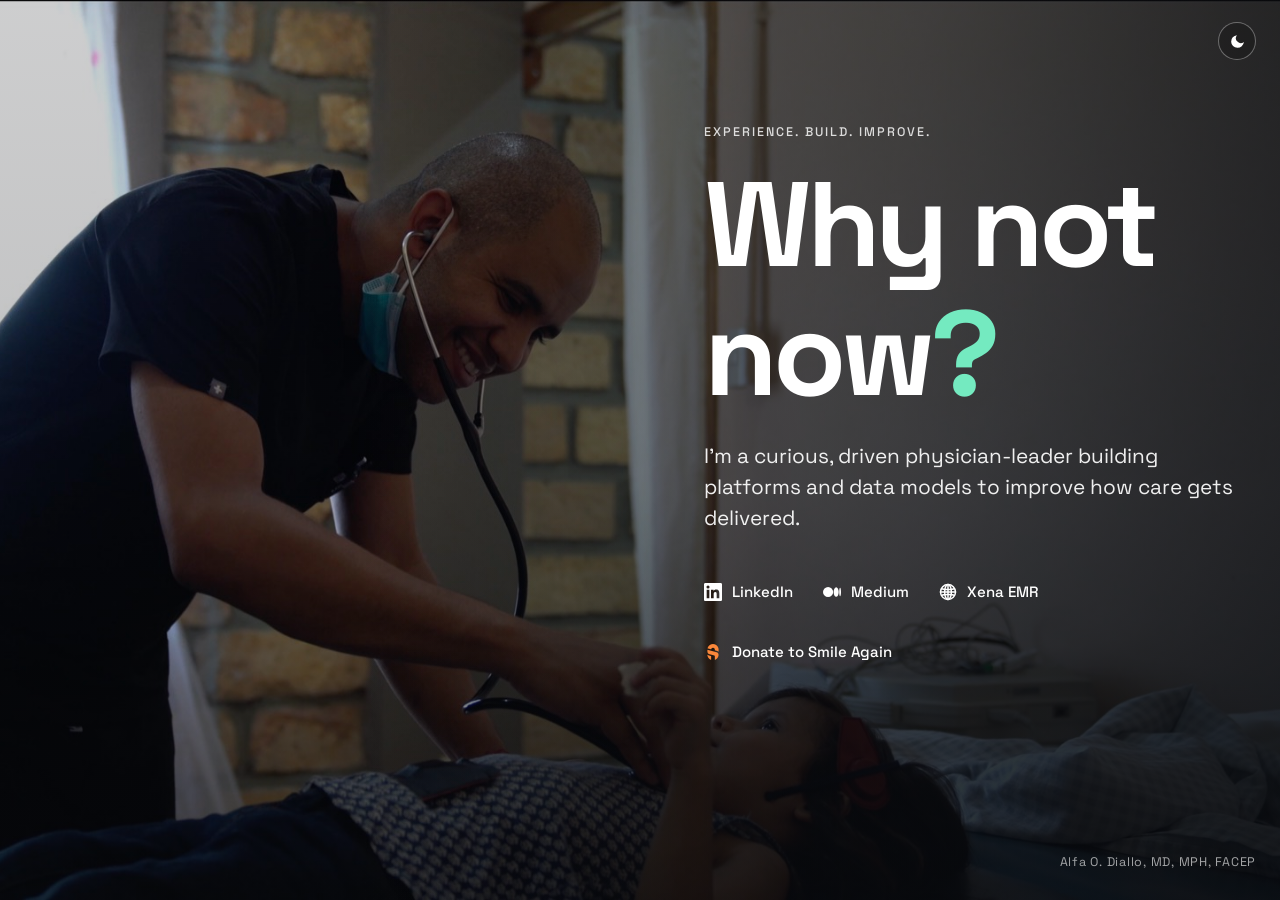
==== commit 0311ed68: "Add Donate to Smile Again link with logo to homepage hero Co-Authored-By: Claude Opus 5.5 <noreply@a" ====
--- a/index.html
+++ b/index.html
@@ -78,6 +78,10 @@
             <svg viewBox="0 0 24 24" fill="none" stroke="currentColor" stroke-width="2" stroke-linecap="round" stroke-linejoin="round"><circle cx="12" cy="12" r="10"/><path d="M2 12h20M12 2v20"/><ellipse cx="12" cy="12" rx="4.5" ry="10"/><path d="M3.6 7.5c2.2 1.5 14.6 1.5 16.8 0M3.6 16.5c2.2-1.5 14.6-1.5 16.8 0"/></svg>
             Xena EMR
           </a>
+          <a class="social" href="https://www.smileagainmovement.org/donate" target="_blank" rel="noopener">
+            <img src="smile-again-logo.png" alt="" width="18" height="18">
+            Donate to Smile Again
+          </a>
         </div>
       </div>
     </div>
--- a/styles.css
+++ b/styles.css
@@ -75,15 +75,15 @@
   transition: border-color .2s, transform .2s, background .2s;
 }
 .social:hover { border-color: var(--ink); transform: translateY(-2px); }
-.social svg { width: 18px; height: 18px; flex: none; }
+.social svg, .social img { width: 18px; height: 18px; flex: none; }
 
 /* ==========================================================================
    Landing page (hero only)
    ========================================================================== */
 .hero { position: relative; min-height: 100dvh; display: flex; align-items: center; overflow: hidden; }
 .hero-img { position: absolute; inset: 0; width: 100%; height: 100%; object-fit: cover; object-position: 60% 45%; z-index: 0; }
-/* Text sits centered and left, over bright sky, so the scrim leans left to
-   keep white type well above WCAG AA against the photo. */
+/* Phones: text runs full width from the left, so the scrim leans left to keep
+   white type legible. Landscape screens flip this; see the min-aspect-ratio block. */
 .hero-scrim { position: absolute; inset: 0; z-index: 1;
   background:
     linear-gradient(to right, rgba(8,10,14,.72) 0%, rgba(8,10,14,.46) 38%, rgba(8,10,14,0) 72%),
@@ -290,6 +290,18 @@
   .v-grid--solo .v-facts { grid-template-columns: 1fr; }
   .v-grid--solo .v-facts div { border-bottom: 1px solid var(--line-2); }
 }
+/* Desktop: the subject fills the left of the photo, so the text block sits on
+   the right over the open wall. The photo crops from the left to keep that
+   wall in frame on squarer screens, and the scrim darkens the right instead. */
+@media (min-width: 761px) and (min-aspect-ratio: 1/1) {
+  /* Extra bottom padding lifts the block clear of the patient lower right. */
+  .hero .wrap { max-width: none; padding-bottom: clamp(96px, 22vh, 240px); }
+  .hero-inner { margin-left: auto; max-width: min(560px, 42vw); }
+  .hero-img { object-position: 100% 45%; }
+  .hero-scrim { background:
+    linear-gradient(to left, rgba(8,10,14,.78) 0%, rgba(8,10,14,.58) 40%, rgba(8,10,14,0) 72%),
+    linear-gradient(to top, rgba(8,10,14,.55) 0%, rgba(8,10,14,.26) 45%, rgba(8,10,14,.20) 100%); }
+}
 @media (max-width: 760px) {
   .hero .wrap { padding-bottom: 56px; }
   .hero-name { display: none; }
